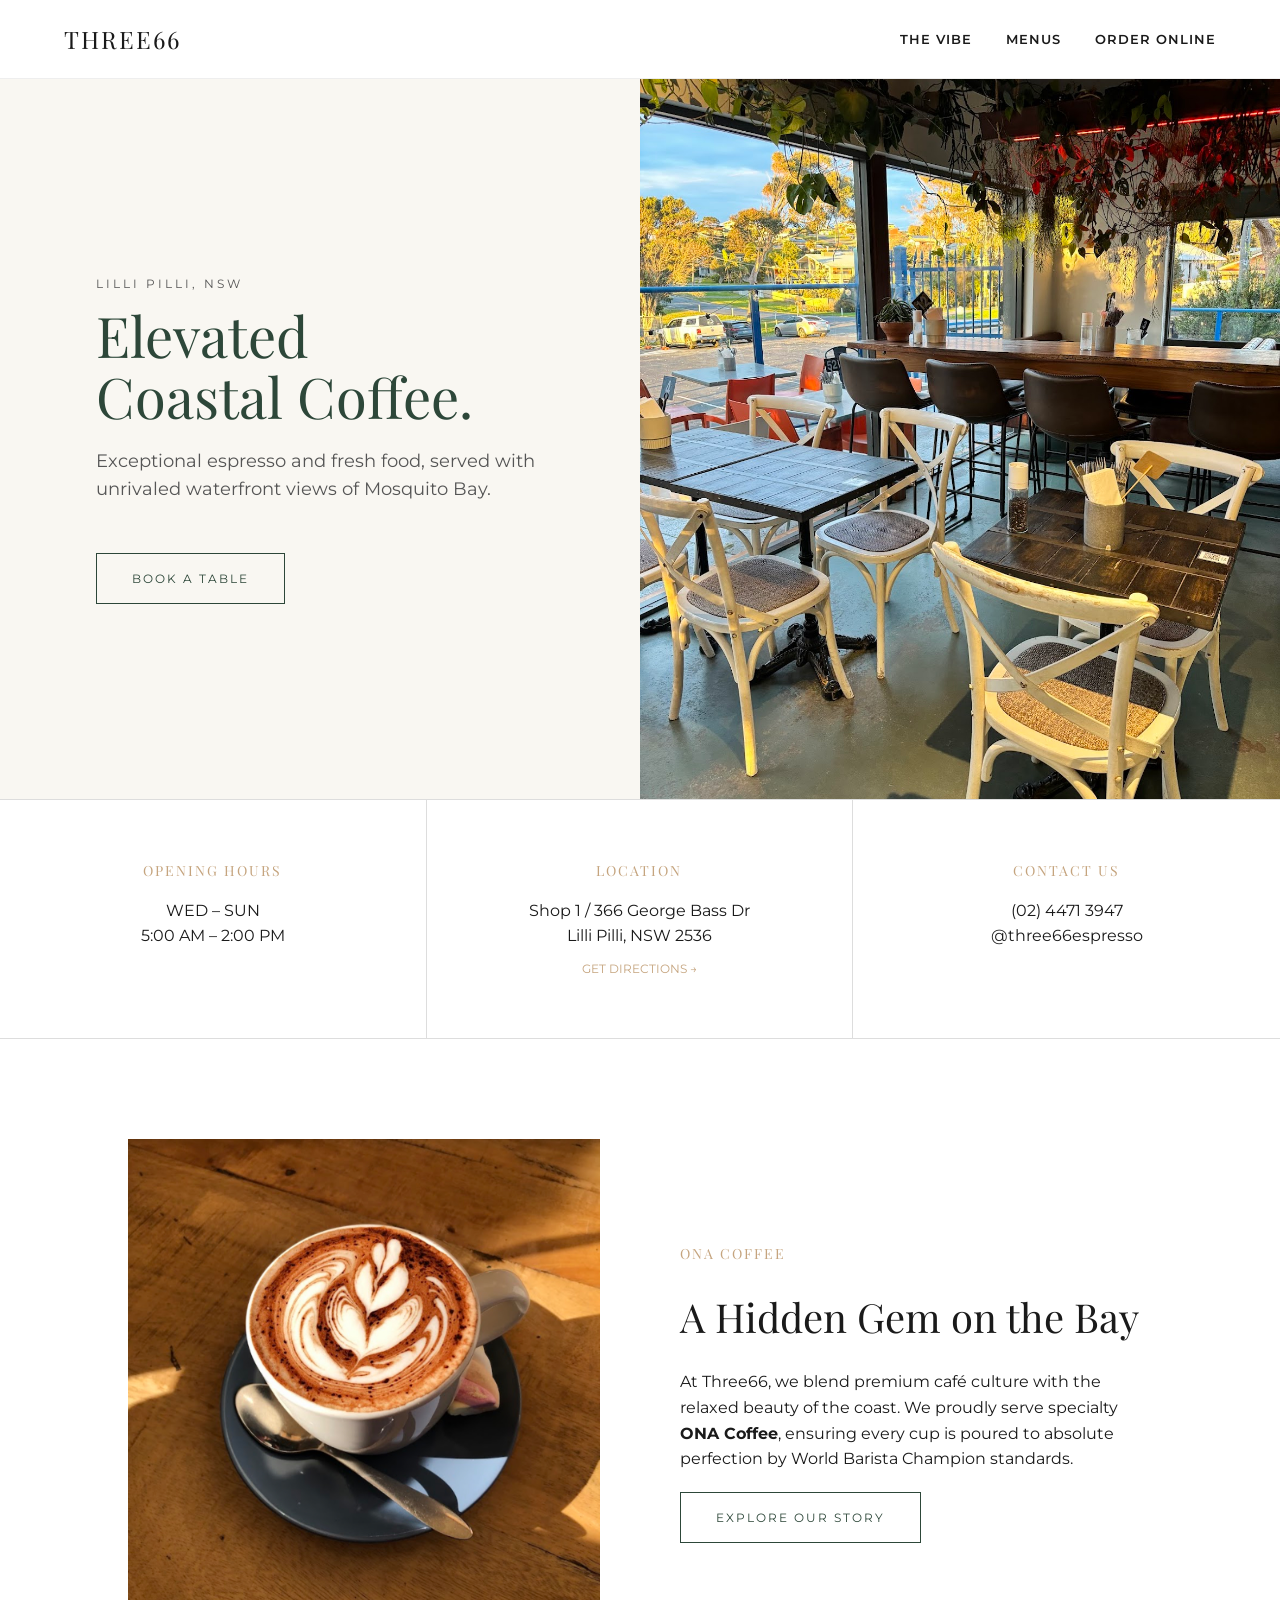
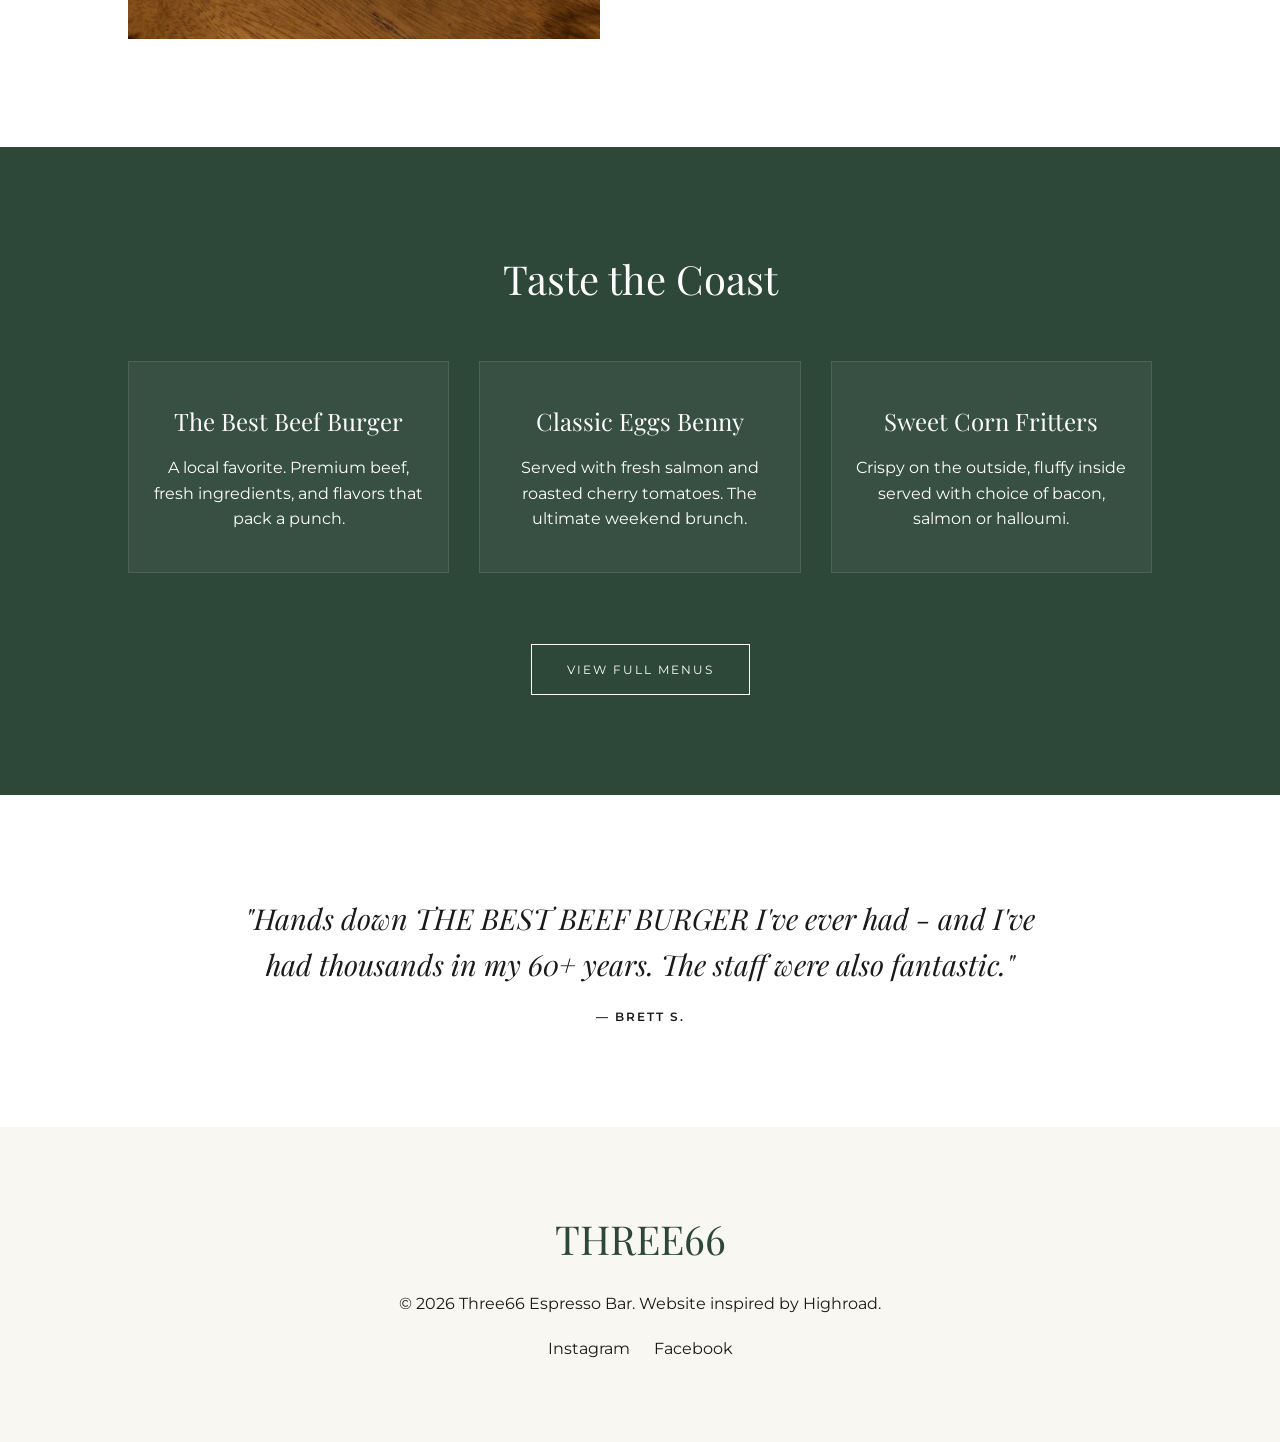
==== highroad.html @ a977bdfe "Create highroad.html" ====
<!DOCTYPE html>
<html lang="en">
<head>
    <meta charset="UTF-8">
    <meta name="viewport" content="width=device-width, initial-scale=1.0">
    <title>Three66 Espresso Bar | Lilli Pilli</title>
    <link href="https://fonts.googleapis.com/css2?family=Montserrat:wght@300;400;600&family=Playfair+Display:ital,wght@0,400;0,700;1,400&display=swap" rel="stylesheet">
    <style>
        :root {
            --highroad-green: #2d4739;
            --highroad-cream: #f9f7f2;
            --highroad-gold: #c5a47e;
            --text-dark: #1a1a1a;
            --text-light: #555;
        }

        * { margin: 0; padding: 0; box-sizing: border-box; }

        body {
            font-family: 'Montserrat', sans-serif;
            background-color: white;
            color: var(--text-dark);
            line-height: 1.6;
        }

        h1, h2, h3 {
            font-family: 'Playfair Display', serif;
            font-weight: 400;
        }

        /* --- Navigation --- */
        nav {
            padding: 20px 5%;
            display: flex;
            justify-content: space-between;
            align-items: center;
            border-bottom: 1px solid #eee;
            background: white;
            position: sticky;
            top: 0;
            z-index: 1000;
        }

        .nav-links a {
            text-decoration: none;
            color: var(--text-dark);
            text-transform: uppercase;
            font-size: 13px;
            letter-spacing: 1px;
            margin-left: 30px;
            font-weight: 600;
        }

        .logo { font-size: 24px; font-family: 'Playfair Display'; letter-spacing: 2px; }

        /* --- Hero Split Section --- */
        .hero-split {
            display: grid;
            grid-template-columns: 1fr 1fr;
            min-height: 80vh;
            background-color: var(--highroad-cream);
        }

        .hero-text {
            padding: 10% 15%;
            display: flex;
            flex-direction: column;
            justify-content: center;
        }

        .hero-text h1 { font-size: 3.5rem; color: var(--highroad-green); margin-bottom: 20px; line-height: 1.1; }
        .hero-text p { font-size: 1.1rem; margin-bottom: 30px; color: var(--text-light); }

        .hero-image {
            background: url('view.JPG') center/cover no-repeat;
            min-height: 400px;
        }

        /* --- Info Grid (Hours/Location) --- */
        .info-bar {
            display: grid;
            grid-template-columns: 1fr 1fr 1fr;
            border-top: 1px solid #ddd;
            border-bottom: 1px solid #ddd;
        }

        .info-item {
            padding: 60px 40px;
            border-right: 1px solid #ddd;
            text-align: center;
        }

        .info-item:last-child { border-right: none; }
        .info-item h3 { text-transform: uppercase; font-size: 14px; letter-spacing: 2px; margin-bottom: 15px; color: var(--highroad-gold); }

        /* --- Content Sections --- */
        .section-padding { padding: 100px 10%; }

        .ona-section {
            display: grid;
            grid-template-columns: 1fr 1fr;
            gap: 80px;
            align-items: center;
        }

        .btn-outline {
            display: inline-block;
            padding: 15px 35px;
            border: 1px solid var(--highroad-green);
            color: var(--highroad-green);
            text-decoration: none;
            text-transform: uppercase;
            font-size: 12px;
            letter-spacing: 2px;
            margin-top: 20px;
            transition: 0.3s;
        }

        .btn-outline:hover {
            background: var(--highroad-green);
            color: white;
        }

        /* --- Menu Grid --- */
        .menu-preview {
            background-color: var(--highroad-green);
            color: white;
            text-align: center;
        }

        .menu-preview h2 { font-size: 2.5rem; margin-bottom: 50px; }

        .menu-grid {
            display: grid;
            grid-template-columns: repeat(3, 1fr);
            gap: 30px;
        }

        .menu-card {
            background: rgba(255,255,255,0.05);
            padding: 40px 20px;
            border: 1px solid rgba(255,255,255,0.1);
        }

        .menu-card h3 { font-size: 1.5rem; margin-bottom: 15px; }

        /* --- Reviews --- */
        .reviews { text-align: center; background: #fff; }
        .review-quote { font-family: 'Playfair Display'; font-style: italic; font-size: 1.8rem; max-width: 800px; margin: 0 auto 20px; }

        /* --- Footer --- */
        footer {
            background: var(--highroad-cream);
            padding: 80px 10%;
            text-align: center;
        }

        .footer-logo { font-family: 'Playfair Display'; font-size: 40px; color: var(--highroad-green); margin-bottom: 20px; }

        @media (max-width: 768px) {
            .hero-split, .info-bar, .ona-section, .menu-grid { grid-template-columns: 1fr; }
            .hero-text { padding: 60px 20px; }
            .info-item { border-right: none; border-bottom: 1px solid #ddd; }
        }
    </style>
</head>
<body>

    <nav>
        <div class="logo">THREE66</div>
        <div class="nav-links">
            <a href="#about">The Vibe</a>
            <a href="#menu">Menus</a>
            <a href="https://three66.mobi-order.com/">Order Online</a>
        </div>
    </nav>

    <header class="hero-split">
        <div class="hero-text">
            <p style="text-transform: uppercase; letter-spacing: 3px; font-size: 12px; margin-bottom: 10px;">Lilli Pilli, NSW</p>
            <h1>Elevated <br>Coastal Coffee.</h1>
            <p>Exceptional espresso and fresh food, served with unrivaled waterfront views of Mosquito Bay.</p>
            <div>
                <a href="https://three66.mobi-order.com/" class="btn-outline">Book a Table</a>
            </div>
        </div>
        <div class="hero-image"></div>
    </header>

    <section class="info-bar">
        <div class="info-item">
            <h3>Opening Hours</h3>
            <p>WED – SUN<br>5:00 AM – 2:00 PM</p>
        </div>
        <div class="info-item">
            <h3>Location</h3>
            <p>Shop 1 / 366 George Bass Dr<br>Lilli Pilli, NSW 2536</p>
            <a href="#" style="color: var(--highroad-gold); font-size: 12px; text-decoration: none; margin-top: 10px; display: block;">GET DIRECTIONS →</a>
        </div>
        <div class="info-item">
            <h3>Contact Us</h3>
            <p>(02) 4471 3947</p>
            <p>@three66espresso</p>
        </div>
    </section>

    <section id="about" class="section-padding ona-section">
        <div>
            <img src="coffee.jpg" alt="Coffee" style="width: 100%; height: 500px; object-fit: cover;">
        </div>
        <div>
            <h3 style="color: var(--highroad-gold); text-transform: uppercase; font-size: 14px; letter-spacing: 2px; margin-bottom: 20px;">Ona Coffee</h3>
            <h2 style="font-size: 2.5rem; margin-bottom: 20px;">A Hidden Gem on the Bay</h2>
            <p>At Three66, we blend premium café culture with the relaxed beauty of the coast. We proudly serve specialty <strong>ONA Coffee</strong>, ensuring every cup is poured to absolute perfection by World Barista Champion standards.</p>
            <a href="https://three66.mobi-order.com/" class="btn-outline">Explore our story</a>
        </div>
    </section>

    <section id="menu" class="section-padding menu-preview">
        <h2>Taste the Coast</h2>
        <div class="menu-grid">
            <div class="menu-card">
                <h3>The Best Beef Burger</h3>
                <p>A local favorite. Premium beef, fresh ingredients, and flavors that pack a punch.</p>
            </div>
            <div class="menu-card">
                <h3>Classic Eggs Benny</h3>
                <p>Served with fresh salmon and roasted cherry tomatoes. The ultimate weekend brunch.</p>
            </div>
            <div class="menu-card">
                <h3>Sweet Corn Fritters</h3>
                <p>Crispy on the outside, fluffy inside served with choice of bacon, salmon or halloumi.</p>
            </div>
        </div>
        <br><br>
        <a href="https://three66.mobi-order.com/" class="btn-outline" style="border-color: white; color: white;">View Full Menus</a>
    </section>

    <section class="section-padding reviews">
        <div class="review-quote">
            "Hands down THE BEST BEEF BURGER I've ever had - and I've had thousands in my 60+ years. The staff were also fantastic."
        </div>
        <p style="text-transform: uppercase; letter-spacing: 2px; font-weight: 600; font-size: 12px;">— Brett S.</p>
    </section>

    <footer>
        <div class="footer-logo">THREE66</div>
        <p>© 2026 Three66 Espresso Bar. Website inspired by Highroad.</p>
        <div style="margin-top: 20px;">
            <a href="#" style="margin: 0 10px; color: var(--text-dark); text-decoration: none;">Instagram</a>
            <a href="#" style="margin: 0 10px; color: var(--text-dark); text-decoration: none;">Facebook</a>
        </div>
    </footer>

</body>
</html>
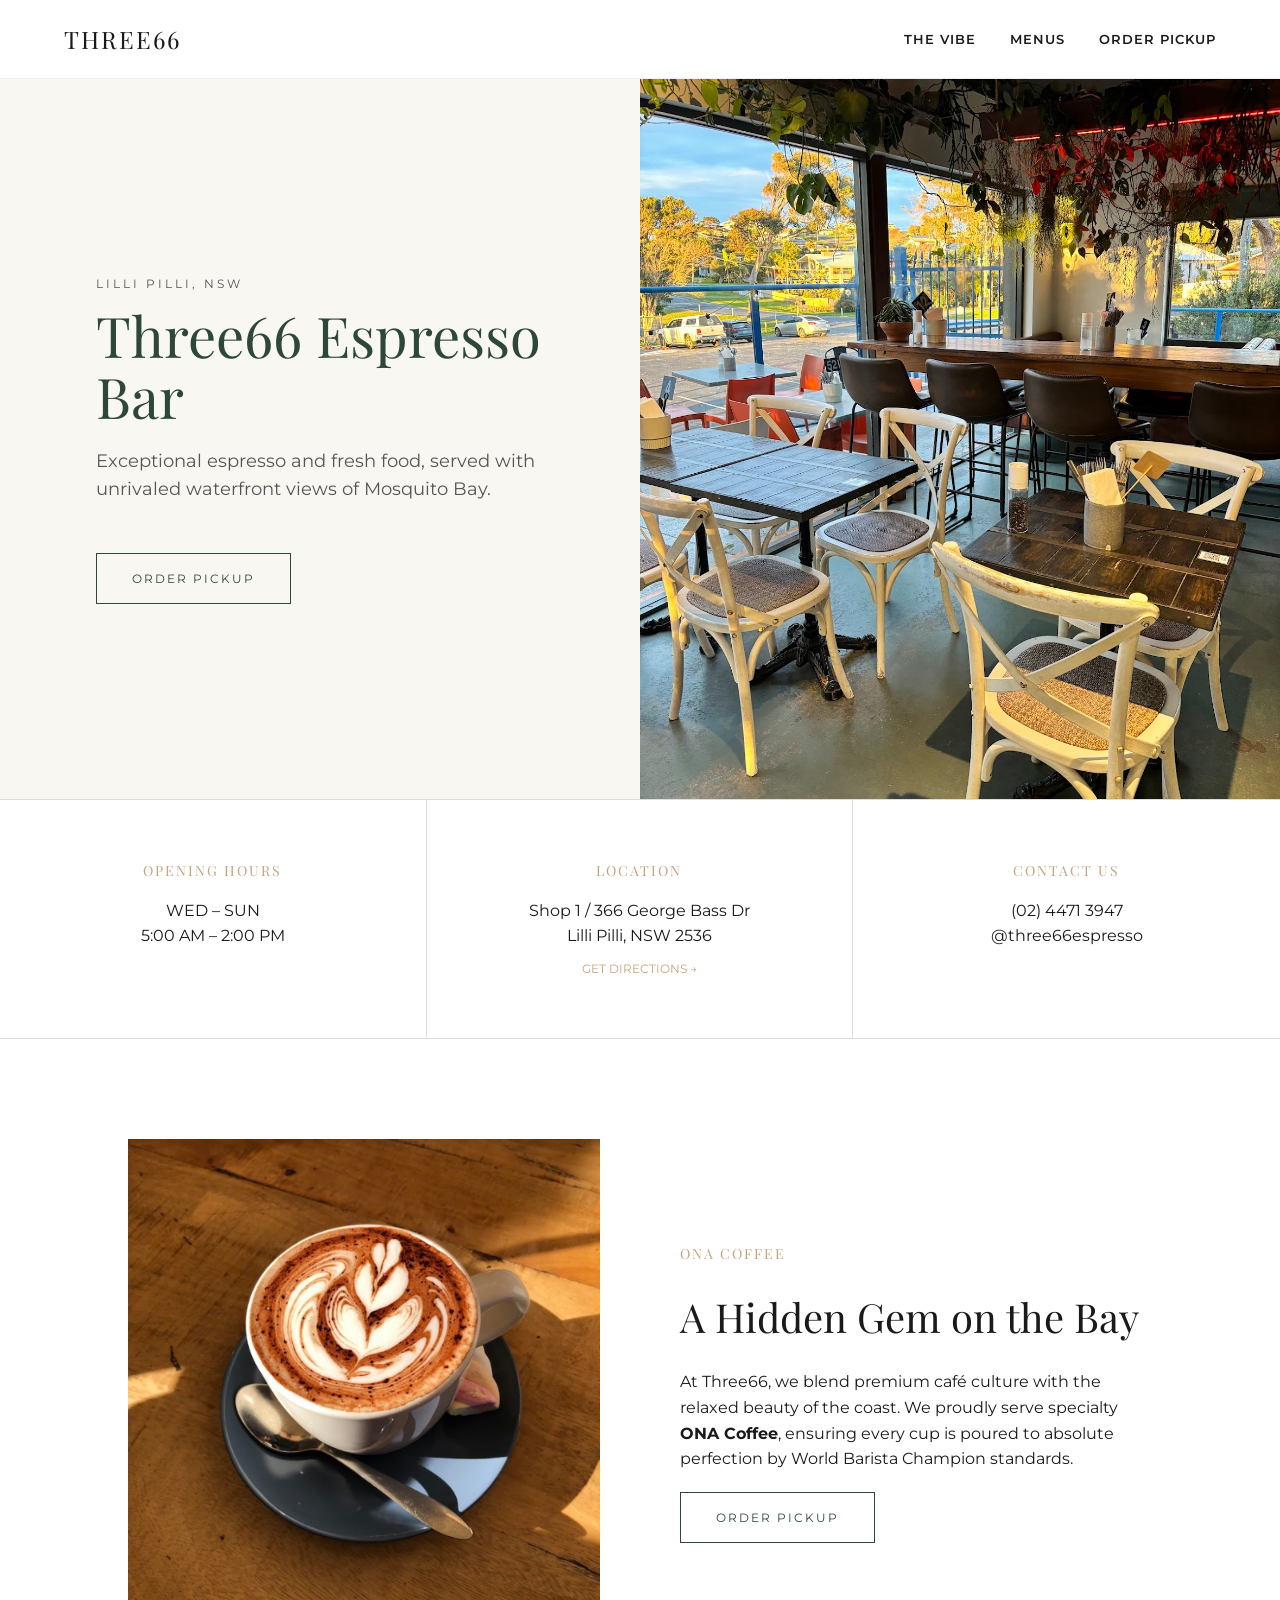
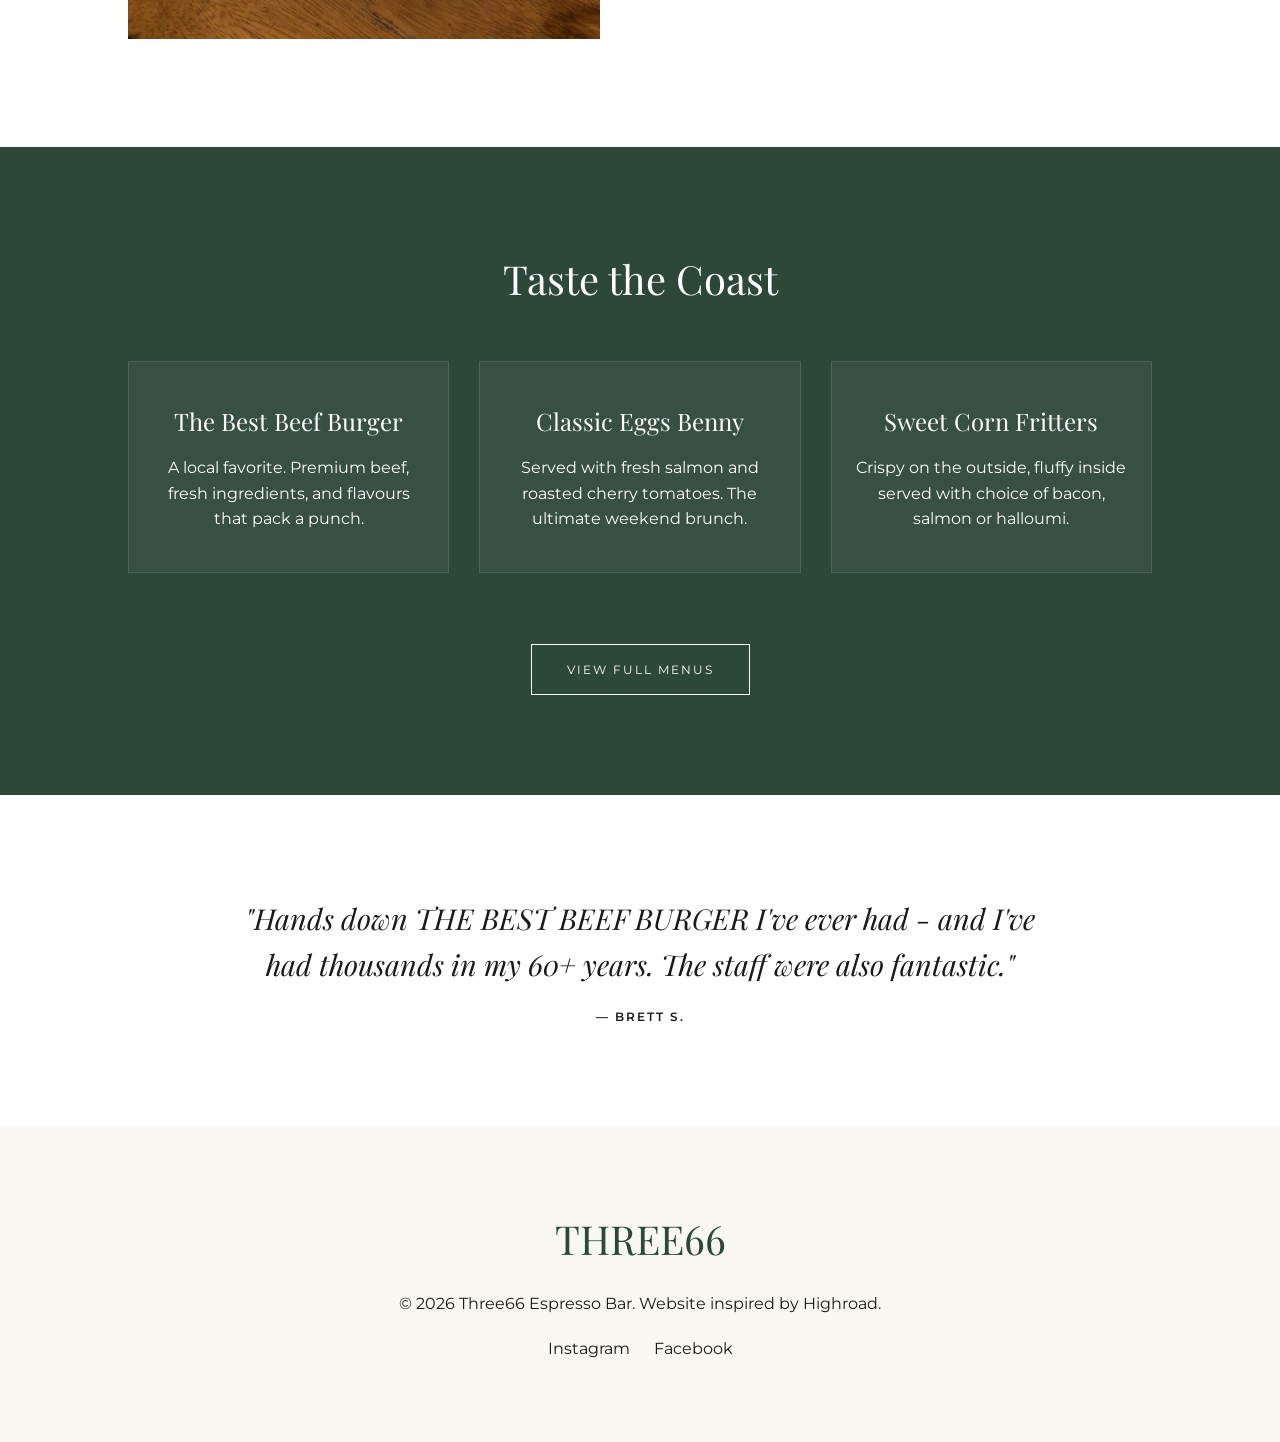
==== commit cece0e67: "Update highroad.html" ====
--- a/highroad.html
+++ b/highroad.html
@@ -171,17 +171,17 @@
         <div class="nav-links">
             <a href="#about">The Vibe</a>
             <a href="#menu">Menus</a>
-            <a href="https://three66.mobi-order.com/">Order Online</a>
+            <a href="https://three66.mobi-order.com/">Order Pickup</a>
         </div>
     </nav>
 
     <header class="hero-split">
         <div class="hero-text">
             <p style="text-transform: uppercase; letter-spacing: 3px; font-size: 12px; margin-bottom: 10px;">Lilli Pilli, NSW</p>
-            <h1>Elevated <br>Coastal Coffee.</h1>
+            <h1>Three66 Espresso Bar</h1>
             <p>Exceptional espresso and fresh food, served with unrivaled waterfront views of Mosquito Bay.</p>
             <div>
-                <a href="https://three66.mobi-order.com/" class="btn-outline">Book a Table</a>
+                <a href="https://three66.mobi-order.com/" class="btn-outline">Order Pickup</a>
             </div>
         </div>
         <div class="hero-image"></div>
@@ -212,7 +212,7 @@
             <h3 style="color: var(--highroad-gold); text-transform: uppercase; font-size: 14px; letter-spacing: 2px; margin-bottom: 20px;">Ona Coffee</h3>
             <h2 style="font-size: 2.5rem; margin-bottom: 20px;">A Hidden Gem on the Bay</h2>
             <p>At Three66, we blend premium café culture with the relaxed beauty of the coast. We proudly serve specialty <strong>ONA Coffee</strong>, ensuring every cup is poured to absolute perfection by World Barista Champion standards.</p>
-            <a href="https://three66.mobi-order.com/" class="btn-outline">Explore our story</a>
+            <a href="https://three66.mobi-order.com/" class="btn-outline">Order Pickup</a>
         </div>
     </section>
 
@@ -221,7 +221,7 @@
         <div class="menu-grid">
             <div class="menu-card">
                 <h3>The Best Beef Burger</h3>
-                <p>A local favorite. Premium beef, fresh ingredients, and flavors that pack a punch.</p>
+                <p>A local favorite. Premium beef, fresh ingredients, and flavours that pack a punch.</p>
             </div>
             <div class="menu-card">
                 <h3>Classic Eggs Benny</h3>
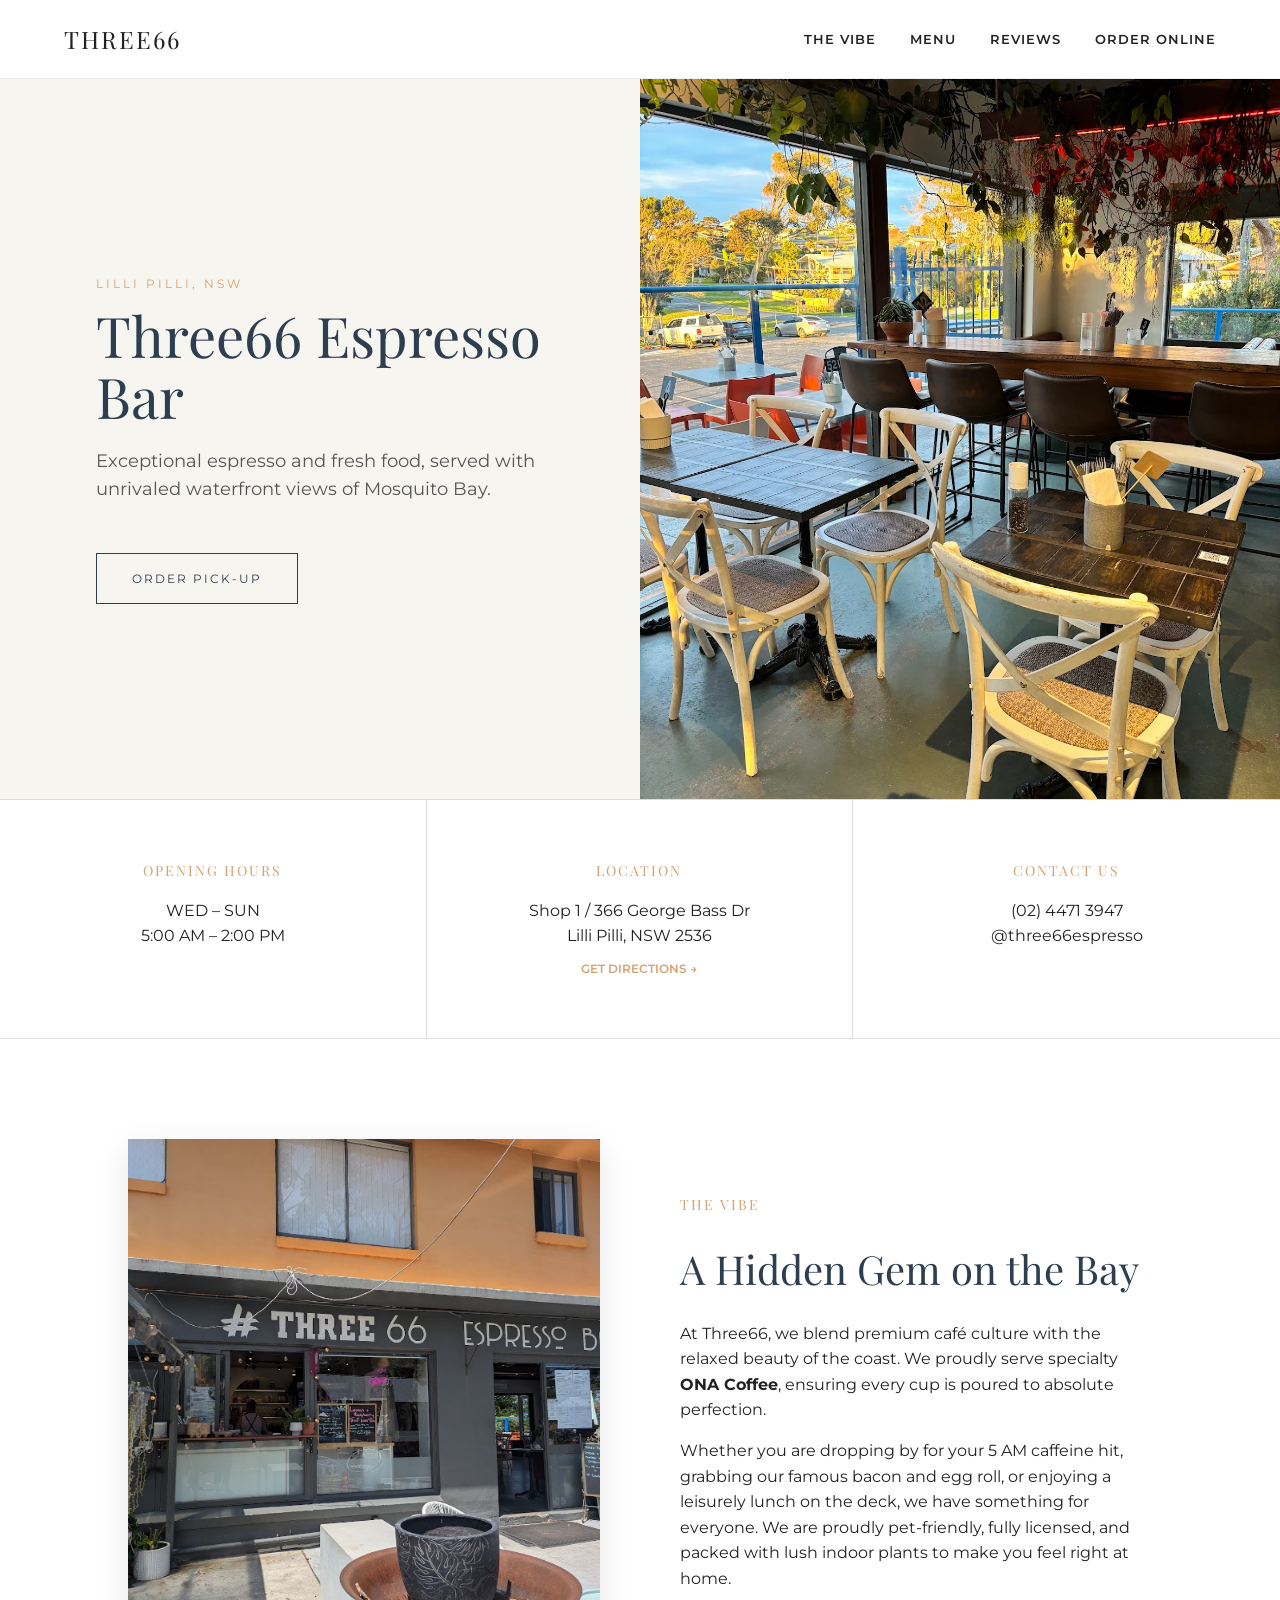
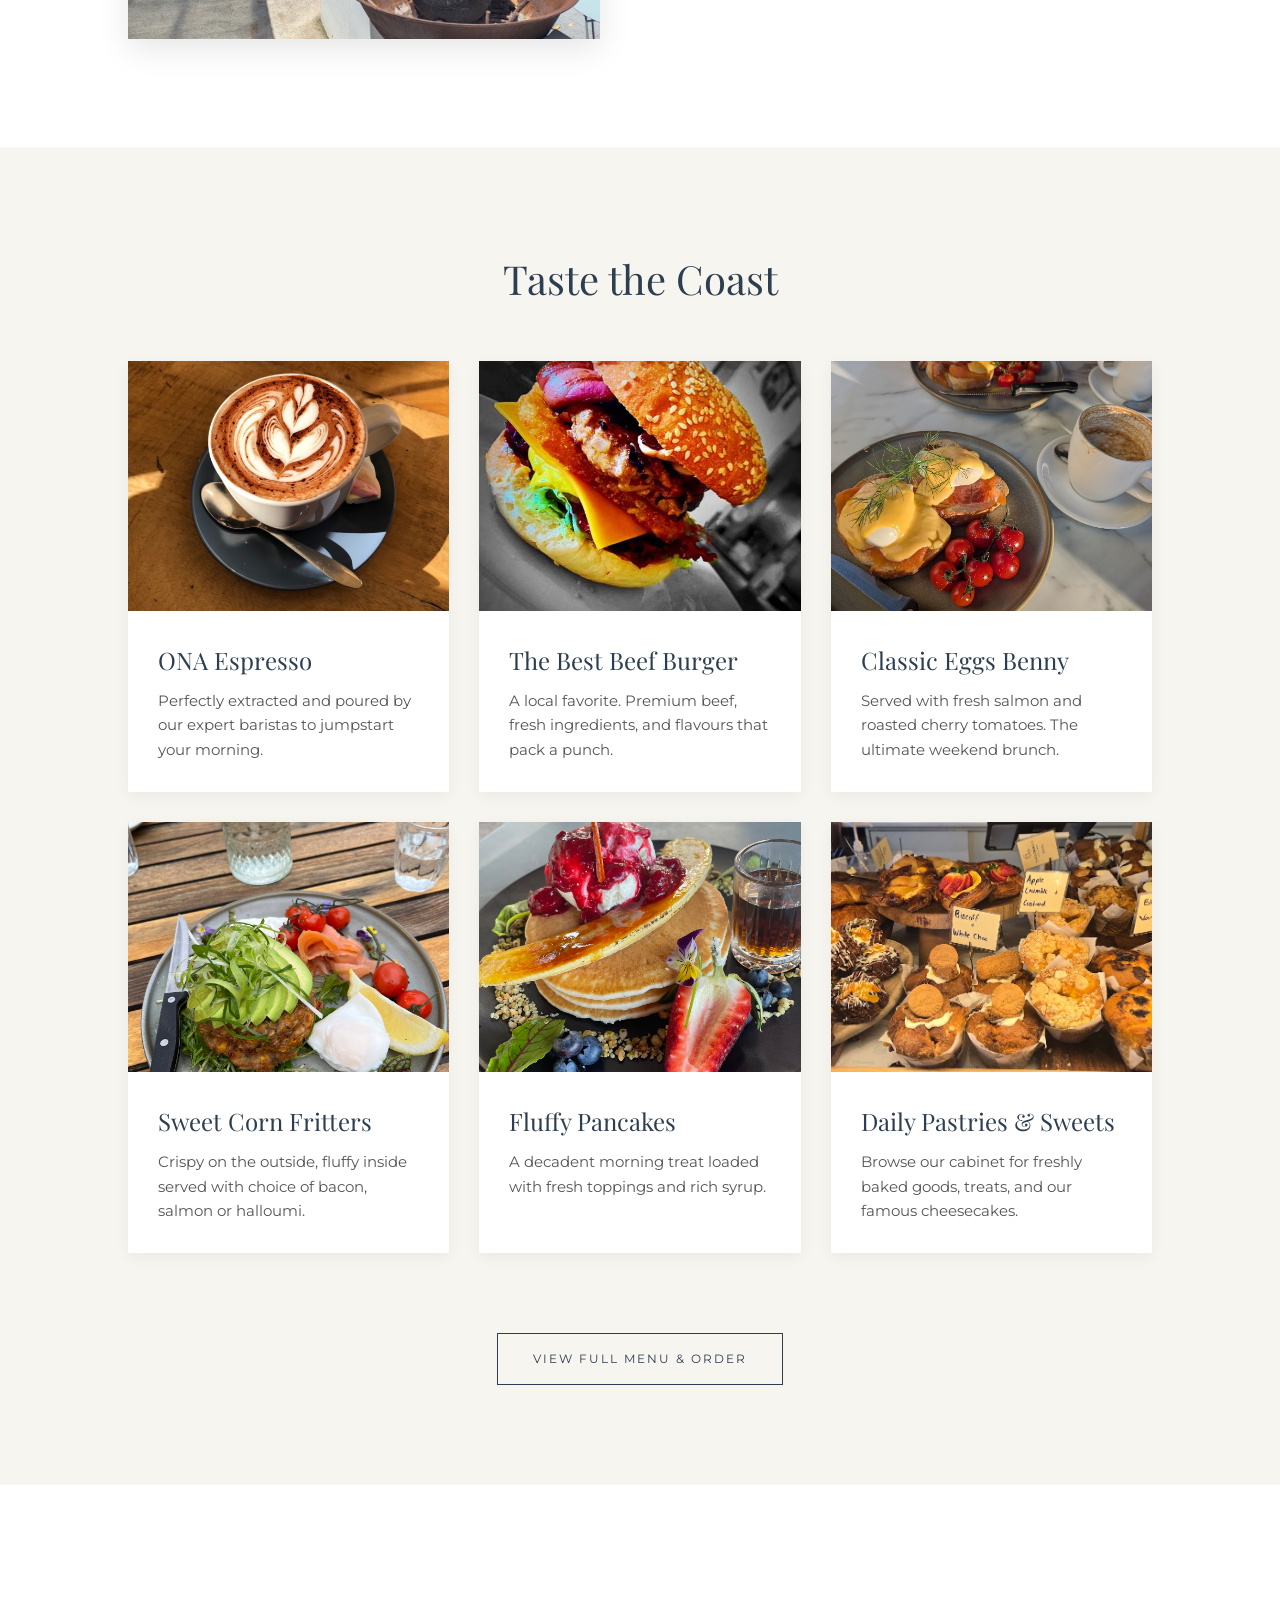
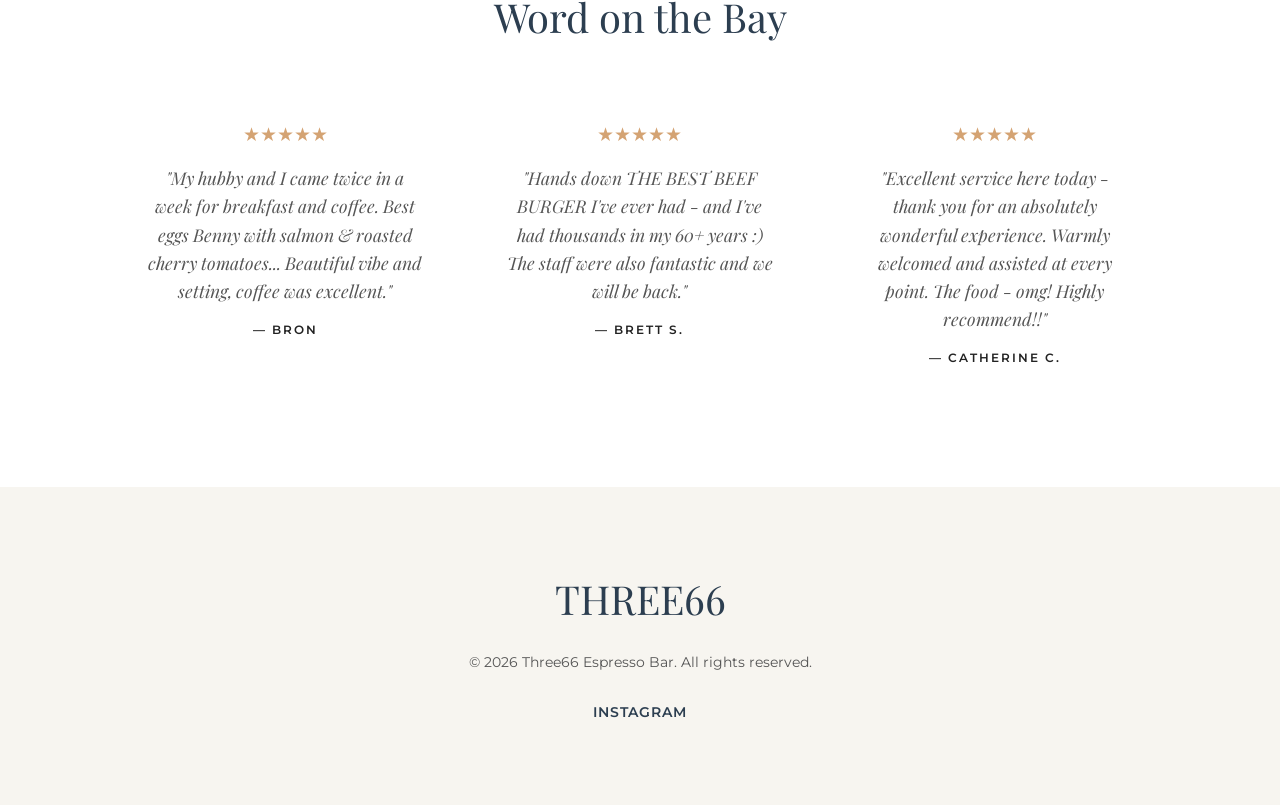
==== commit 518c8ee4: "Update highroad.html" ====
--- a/highroad.html
+++ b/highroad.html
@@ -3,22 +3,25 @@
 <head>
     <meta charset="UTF-8">
     <meta name="viewport" content="width=device-width, initial-scale=1.0">
+    <meta name="description" content="Elevated coastal coffee and fresh food at Three66 Espresso Bar. Proudly serving ONA Coffee with unrivaled waterfront views of Mosquito Bay in Lilli Pilli, NSW.">
     <title>Three66 Espresso Bar | Lilli Pilli</title>
     <link href="https://fonts.googleapis.com/css2?family=Montserrat:wght@300;400;600&family=Playfair+Display:ital,wght@0,400;0,700;1,400&display=swap" rel="stylesheet">
     <style>
         :root {
-            --highroad-green: #2d4739;
-            --highroad-cream: #f9f7f2;
-            --highroad-gold: #c5a47e;
-            --text-dark: #1a1a1a;
+            /* Restored Coastal Colors */
+            --primary-navy: #2C3E50; 
+            --bg-sand: #F7F5F0; 
+            --accent-sand: #D4A373; 
+            --text-dark: #222;
             --text-light: #555;
+            --white: #ffffff;
         }
 
         * { margin: 0; padding: 0; box-sizing: border-box; }
 
         body {
             font-family: 'Montserrat', sans-serif;
-            background-color: white;
+            background-color: var(--white);
             color: var(--text-dark);
             line-height: 1.6;
         }
@@ -35,7 +38,7 @@
             justify-content: space-between;
             align-items: center;
             border-bottom: 1px solid #eee;
-            background: white;
+            background: var(--white);
             position: sticky;
             top: 0;
             z-index: 1000;
@@ -49,16 +52,18 @@
             letter-spacing: 1px;
             margin-left: 30px;
             font-weight: 600;
-        }
-
+            transition: color 0.3s;
+        }
+
+        .nav-links a:hover { color: var(--accent-sand); }
         .logo { font-size: 24px; font-family: 'Playfair Display'; letter-spacing: 2px; }
 
-        /* --- Hero Split Section --- */
+        /* --- Hero Split Section (Highroad Layout) --- */
         .hero-split {
             display: grid;
             grid-template-columns: 1fr 1fr;
             min-height: 80vh;
-            background-color: var(--highroad-cream);
+            background-color: var(--bg-sand);
         }
 
         .hero-text {
@@ -68,7 +73,7 @@
             justify-content: center;
         }
 
-        .hero-text h1 { font-size: 3.5rem; color: var(--highroad-green); margin-bottom: 20px; line-height: 1.1; }
+        .hero-text h1 { font-size: 3.5rem; color: var(--primary-navy); margin-bottom: 20px; line-height: 1.1; }
         .hero-text p { font-size: 1.1rem; margin-bottom: 30px; color: var(--text-light); }
 
         .hero-image {
@@ -91,23 +96,14 @@
         }
 
         .info-item:last-child { border-right: none; }
-        .info-item h3 { text-transform: uppercase; font-size: 14px; letter-spacing: 2px; margin-bottom: 15px; color: var(--highroad-gold); }
-
-        /* --- Content Sections --- */
-        .section-padding { padding: 100px 10%; }
-
-        .ona-section {
-            display: grid;
-            grid-template-columns: 1fr 1fr;
-            gap: 80px;
-            align-items: center;
-        }
-
+        .info-item h3 { text-transform: uppercase; font-size: 14px; letter-spacing: 2px; margin-bottom: 15px; color: var(--accent-sand); }
+
+        /* --- Buttons --- */
         .btn-outline {
             display: inline-block;
             padding: 15px 35px;
-            border: 1px solid var(--highroad-green);
-            color: var(--highroad-green);
+            border: 1px solid var(--primary-navy);
+            color: var(--primary-navy);
             text-decoration: none;
             text-transform: uppercase;
             font-size: 12px;
@@ -117,50 +113,86 @@
         }
 
         .btn-outline:hover {
-            background: var(--highroad-green);
-            color: white;
-        }
-
-        /* --- Menu Grid --- */
-        .menu-preview {
-            background-color: var(--highroad-green);
-            color: white;
+            background: var(--primary-navy);
+            color: var(--white);
+        }
+
+        /* --- Content Sections --- */
+        .section-padding { padding: 100px 10%; }
+
+        .about-section {
+            display: grid;
+            grid-template-columns: 1fr 1fr;
+            gap: 80px;
+            align-items: center;
+        }
+
+        /* --- Menu Grid (With Original Images) --- */
+        .menu-section {
+            background-color: var(--bg-sand);
             text-align: center;
         }
 
-        .menu-preview h2 { font-size: 2.5rem; margin-bottom: 50px; }
+        .menu-section h2 { font-size: 2.5rem; margin-bottom: 50px; color: var(--primary-navy); }
 
         .menu-grid {
             display: grid;
-            grid-template-columns: repeat(3, 1fr);
+            grid-template-columns: repeat(auto-fit, minmax(300px, 1fr));
             gap: 30px;
+            text-align: left;
         }
 
         .menu-card {
-            background: rgba(255,255,255,0.05);
-            padding: 40px 20px;
-            border: 1px solid rgba(255,255,255,0.1);
-        }
-
-        .menu-card h3 { font-size: 1.5rem; margin-bottom: 15px; }
-
-        /* --- Reviews --- */
-        .reviews { text-align: center; background: #fff; }
-        .review-quote { font-family: 'Playfair Display'; font-style: italic; font-size: 1.8rem; max-width: 800px; margin: 0 auto 20px; }
+            background: var(--white);
+            box-shadow: 0 4px 15px rgba(0,0,0,0.05);
+            transition: transform 0.3s ease;
+        }
+
+        .menu-card:hover { transform: translateY(-5px); }
+
+        .menu-img {
+            width: 100%;
+            height: 250px;
+            object-fit: cover;
+            display: block;
+        }
+
+        .menu-content { padding: 30px; }
+        .menu-content h3 { font-size: 1.5rem; margin-bottom: 10px; color: var(--primary-navy); }
+        .menu-content p { color: var(--text-light); font-size: 0.95rem; }
+
+        /* --- Reviews Grid --- */
+        .reviews-section { text-align: center; background: var(--white); }
+        .reviews-section h2 { font-size: 2.5rem; margin-bottom: 50px; color: var(--primary-navy); }
+        
+        .review-grid {
+            display: grid;
+            grid-template-columns: repeat(auto-fit, minmax(250px, 1fr));
+            gap: 40px;
+        }
+
+        .review-card {
+            padding: 20px;
+        }
+
+        .stars { color: var(--accent-sand); font-size: 1.2rem; margin-bottom: 15px; }
+        .review-text { font-family: 'Playfair Display'; font-style: italic; font-size: 1.1rem; margin-bottom: 15px; color: var(--text-light); }
+        .review-author { text-transform: uppercase; letter-spacing: 2px; font-weight: 600; font-size: 12px; }
 
         /* --- Footer --- */
         footer {
-            background: var(--highroad-cream);
+            background: var(--bg-sand);
             padding: 80px 10%;
             text-align: center;
         }
 
-        .footer-logo { font-family: 'Playfair Display'; font-size: 40px; color: var(--highroad-green); margin-bottom: 20px; }
+        .footer-logo { font-family: 'Playfair Display'; font-size: 40px; color: var(--primary-navy); margin-bottom: 20px; }
 
         @media (max-width: 768px) {
-            .hero-split, .info-bar, .ona-section, .menu-grid { grid-template-columns: 1fr; }
+            .hero-split, .info-bar, .about-section { grid-template-columns: 1fr; }
             .hero-text { padding: 60px 20px; }
             .info-item { border-right: none; border-bottom: 1px solid #ddd; }
+            .nav-links { display: none; /* Add hamburger menu logic here if needed */ }
         }
     </style>
 </head>
@@ -170,18 +202,19 @@
         <div class="logo">THREE66</div>
         <div class="nav-links">
             <a href="#about">The Vibe</a>
-            <a href="#menu">Menus</a>
-            <a href="https://three66.mobi-order.com/">Order Pickup</a>
+            <a href="#menu">Menu</a>
+            <a href="#reviews">Reviews</a>
+            <a href="https://three66.mobi-order.com/" target="_blank">Order Online</a>
         </div>
     </nav>
 
     <header class="hero-split">
         <div class="hero-text">
-            <p style="text-transform: uppercase; letter-spacing: 3px; font-size: 12px; margin-bottom: 10px;">Lilli Pilli, NSW</p>
+            <p style="text-transform: uppercase; letter-spacing: 3px; font-size: 12px; margin-bottom: 10px; color: var(--accent-sand);">Lilli Pilli, NSW</p>
             <h1>Three66 Espresso Bar</h1>
             <p>Exceptional espresso and fresh food, served with unrivaled waterfront views of Mosquito Bay.</p>
             <div>
-                <a href="https://three66.mobi-order.com/" class="btn-outline">Order Pickup</a>
+                <a href="https://three66.mobi-order.com/" target="_blank" class="btn-outline">Order Pick-Up</a>
             </div>
         </div>
         <div class="hero-image"></div>
@@ -195,60 +228,104 @@
         <div class="info-item">
             <h3>Location</h3>
             <p>Shop 1 / 366 George Bass Dr<br>Lilli Pilli, NSW 2536</p>
-            <a href="#" style="color: var(--highroad-gold); font-size: 12px; text-decoration: none; margin-top: 10px; display: block;">GET DIRECTIONS →</a>
+            <a href="https://www.google.com/maps/search/?api=1&query=Three66+Espresso+Bar+Lilli+Pilli" target="_blank" style="color: var(--accent-sand); font-size: 12px; text-decoration: none; margin-top: 10px; display: block; font-weight: 600;">GET DIRECTIONS →</a>
         </div>
         <div class="info-item">
             <h3>Contact Us</h3>
             <p>(02) 4471 3947</p>
-            <p>@three66espresso</p>
+            <a href="https://www.instagram.com/three66espresso" target="_blank" style="color: var(--text-dark); text-decoration: none;">@three66espresso</a>
         </div>
     </section>
 
-    <section id="about" class="section-padding ona-section">
+    <section id="about" class="section-padding about-section">
         <div>
-            <img src="coffee.jpg" alt="Coffee" style="width: 100%; height: 500px; object-fit: cover;">
+            <img src="store-front.JPG" alt="Three66 Store Front" style="width: 100%; height: 500px; object-fit: cover; box-shadow: 0 10px 30px rgba(0,0,0,0.1);">
         </div>
         <div>
-            <h3 style="color: var(--highroad-gold); text-transform: uppercase; font-size: 14px; letter-spacing: 2px; margin-bottom: 20px;">Ona Coffee</h3>
-            <h2 style="font-size: 2.5rem; margin-bottom: 20px;">A Hidden Gem on the Bay</h2>
-            <p>At Three66, we blend premium café culture with the relaxed beauty of the coast. We proudly serve specialty <strong>ONA Coffee</strong>, ensuring every cup is poured to absolute perfection by World Barista Champion standards.</p>
-            <a href="https://three66.mobi-order.com/" class="btn-outline">Order Pickup</a>
+            <h3 style="color: var(--accent-sand); text-transform: uppercase; font-size: 14px; letter-spacing: 2px; margin-bottom: 20px;">The Vibe</h3>
+            <h2 style="font-size: 2.5rem; margin-bottom: 20px; color: var(--primary-navy);">A Hidden Gem on the Bay</h2>
+            <p style="margin-bottom: 15px;">At Three66, we blend premium café culture with the relaxed beauty of the coast. We proudly serve specialty <strong>ONA Coffee</strong>, ensuring every cup is poured to absolute perfection.</p>
+            <p>Whether you are dropping by for your 5 AM caffeine hit, grabbing our famous bacon and egg roll, or enjoying a leisurely lunch on the deck, we have something for everyone. We are proudly pet-friendly, fully licensed, and packed with lush indoor plants to make you feel right at home.</p>
         </div>
     </section>
 
-    <section id="menu" class="section-padding menu-preview">
+    <section id="menu" class="section-padding menu-section">
         <h2>Taste the Coast</h2>
         <div class="menu-grid">
             <div class="menu-card">
-                <h3>The Best Beef Burger</h3>
-                <p>A local favorite. Premium beef, fresh ingredients, and flavours that pack a punch.</p>
-            </div>
-            <div class="menu-card">
-                <h3>Classic Eggs Benny</h3>
-                <p>Served with fresh salmon and roasted cherry tomatoes. The ultimate weekend brunch.</p>
-            </div>
-            <div class="menu-card">
-                <h3>Sweet Corn Fritters</h3>
-                <p>Crispy on the outside, fluffy inside served with choice of bacon, salmon or halloumi.</p>
-            </div>
-        </div>
-        <br><br>
-        <a href="https://three66.mobi-order.com/" class="btn-outline" style="border-color: white; color: white;">View Full Menus</a>
+                <img src="coffee.jpg" alt="Signature Espresso" class="menu-img">
+                <div class="menu-content">
+                    <h3>ONA Espresso</h3>
+                    <p>Perfectly extracted and poured by our expert baristas to jumpstart your morning.</p>
+                </div>
+            </div>
+            <div class="menu-card">
+                <img src="beef-burger.JPG" alt="The Best Beef Burger" class="menu-img">
+                <div class="menu-content">
+                    <h3>The Best Beef Burger</h3>
+                    <p>A local favorite. Premium beef, fresh ingredients, and flavours that pack a punch.</p>
+                </div>
+            </div>
+            <div class="menu-card">
+                <img src="eggs-benny.JPG" alt="Classic Eggs Benedict" class="menu-img">
+                <div class="menu-content">
+                    <h3>Classic Eggs Benny</h3>
+                    <p>Served with fresh salmon and roasted cherry tomatoes. The ultimate weekend brunch.</p>
+                </div>
+            </div>
+            <div class="menu-card">
+                <img src="sweet-corn-fritters.JPG" alt="Sweet Corn Fritters" class="menu-img">
+                <div class="menu-content">
+                    <h3>Sweet Corn Fritters</h3>
+                    <p>Crispy on the outside, fluffy inside served with choice of bacon, salmon or halloumi.</p>
+                </div>
+            </div>
+            <div class="menu-card">
+                <img src="pancakes.JPG" alt="Fluffy Pancakes" class="menu-img">
+                <div class="menu-content">
+                    <h3>Fluffy Pancakes</h3>
+                    <p>A decadent morning treat loaded with fresh toppings and rich syrup.</p>
+                </div>
+            </div>
+            <div class="menu-card">
+                <img src="pastry-cabinet.JPG" alt="Daily Pastries" class="menu-img">
+                <div class="menu-content">
+                    <h3>Daily Pastries & Sweets</h3>
+                    <p>Browse our cabinet for freshly baked goods, treats, and our famous cheesecakes.</p>
+                </div>
+            </div>
+        </div>
+        <div style="margin-top: 60px;">
+            <a href="https://three66.mobi-order.com/" target="_blank" class="btn-outline">View Full Menu & Order</a>
+        </div>
     </section>
 
-    <section class="section-padding reviews">
-        <div class="review-quote">
-            "Hands down THE BEST BEEF BURGER I've ever had - and I've had thousands in my 60+ years. The staff were also fantastic."
-        </div>
-        <p style="text-transform: uppercase; letter-spacing: 2px; font-weight: 600; font-size: 12px;">— Brett S.</p>
+    <section id="reviews" class="section-padding reviews-section">
+        <h2>Word on the Bay</h2>
+        <div class="review-grid">
+            <div class="review-card">
+                <div class="stars">★★★★★</div>
+                <p class="review-text">"My hubby and I came twice in a week for breakfast and coffee. Best eggs Benny with salmon & roasted cherry tomatoes... Beautiful vibe and setting, coffee was excellent."</p>
+                <p class="review-author">— Bron</p>
+            </div>
+            <div class="review-card">
+                <div class="stars">★★★★★</div>
+                <p class="review-text">"Hands down THE BEST BEEF BURGER I've ever had - and I've had thousands in my 60+ years :) The staff were also fantastic and we will be back."</p>
+                <p class="review-author">— Brett S.</p>
+            </div>
+            <div class="review-card">
+                <div class="stars">★★★★★</div>
+                <p class="review-text">"Excellent service here today - thank you for an absolutely wonderful experience. Warmly welcomed and assisted at every point. The food - omg! Highly recommend!!"</p>
+                <p class="review-author">— Catherine C.</p>
+            </div>
+        </div>
     </section>
 
     <footer>
         <div class="footer-logo">THREE66</div>
-        <p>© 2026 Three66 Espresso Bar. Website inspired by Highroad.</p>
-        <div style="margin-top: 20px;">
-            <a href="#" style="margin: 0 10px; color: var(--text-dark); text-decoration: none;">Instagram</a>
-            <a href="#" style="margin: 0 10px; color: var(--text-dark); text-decoration: none;">Facebook</a>
+        <p style="color: var(--text-light); font-size: 0.9rem;">© 2026 Three66 Espresso Bar. All rights reserved.</p>
+        <div style="margin-top: 25px;">
+            <a href="https://www.instagram.com/three66espresso" target="_blank" style="margin: 0 15px; color: var(--primary-navy); text-decoration: none; font-weight: 600; font-size: 0.9rem; text-transform: uppercase; letter-spacing: 1px;">Instagram</a>
         </div>
     </footer>
 
